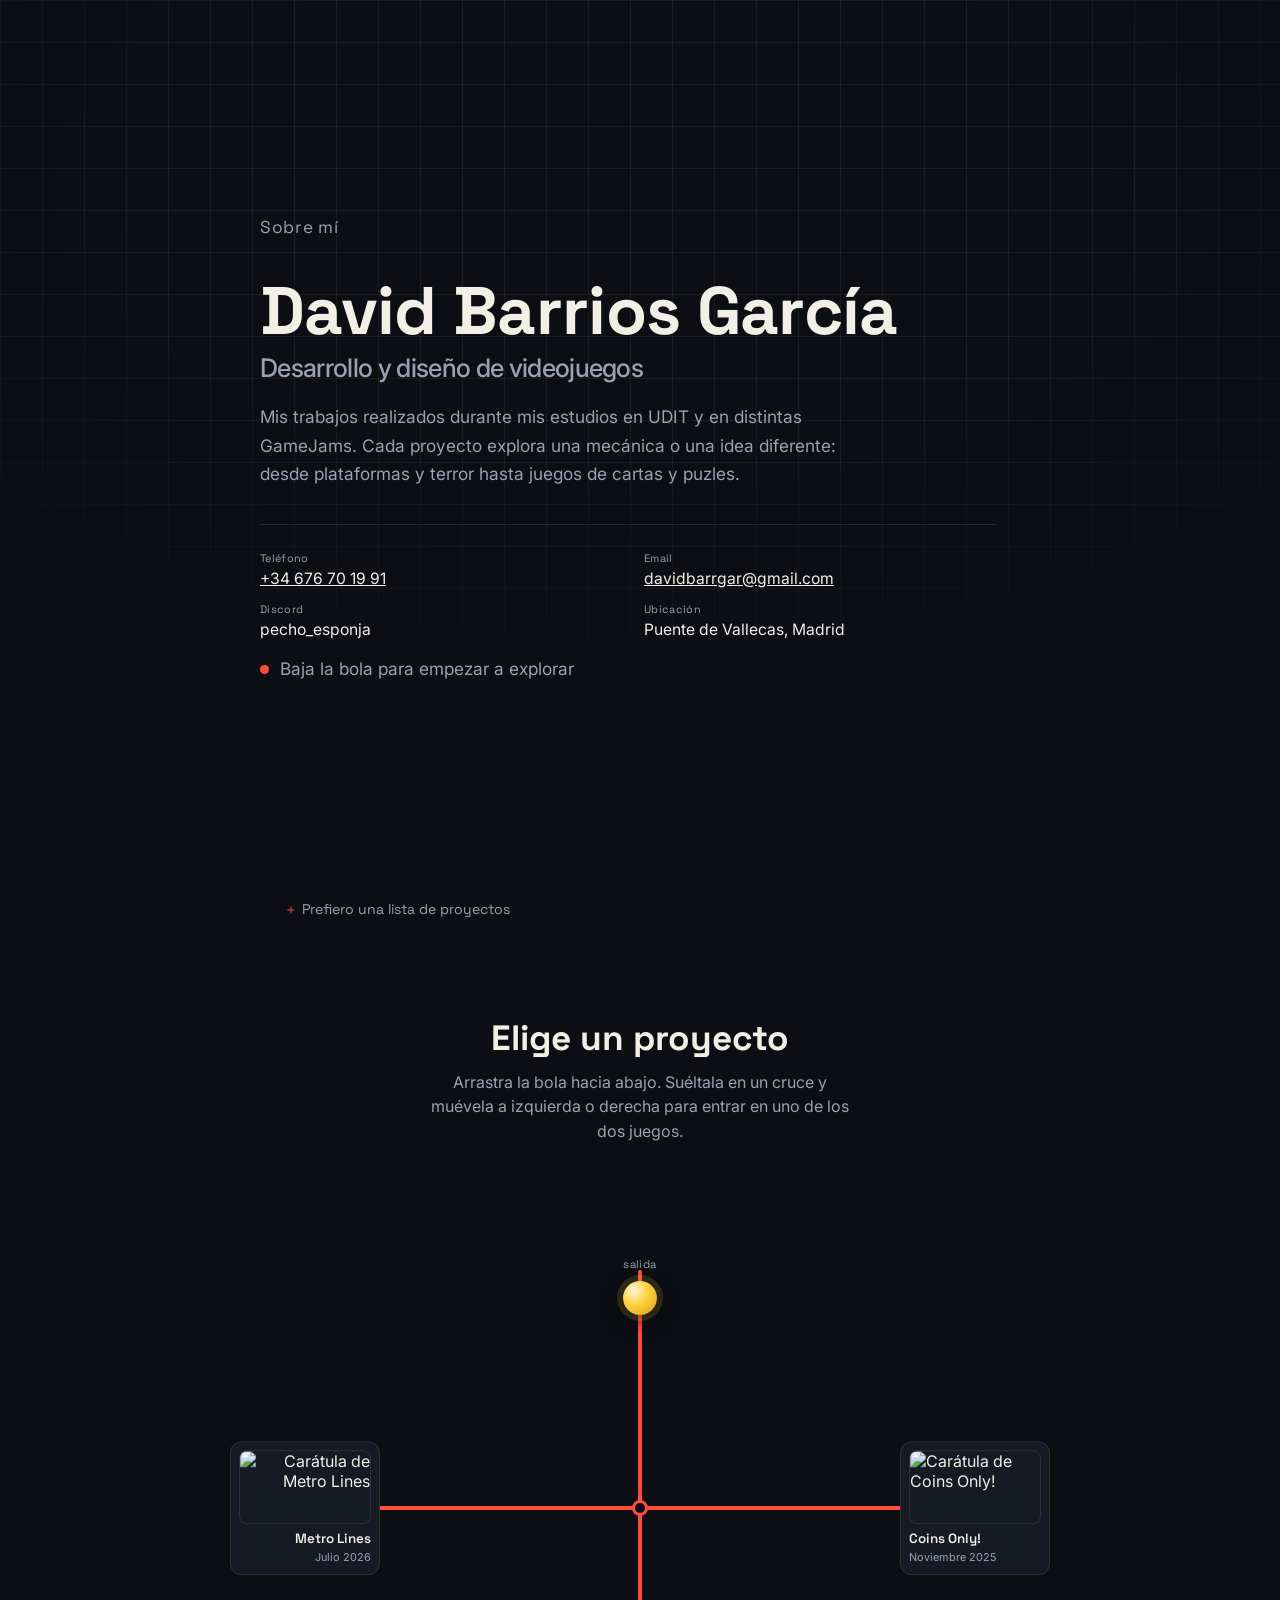
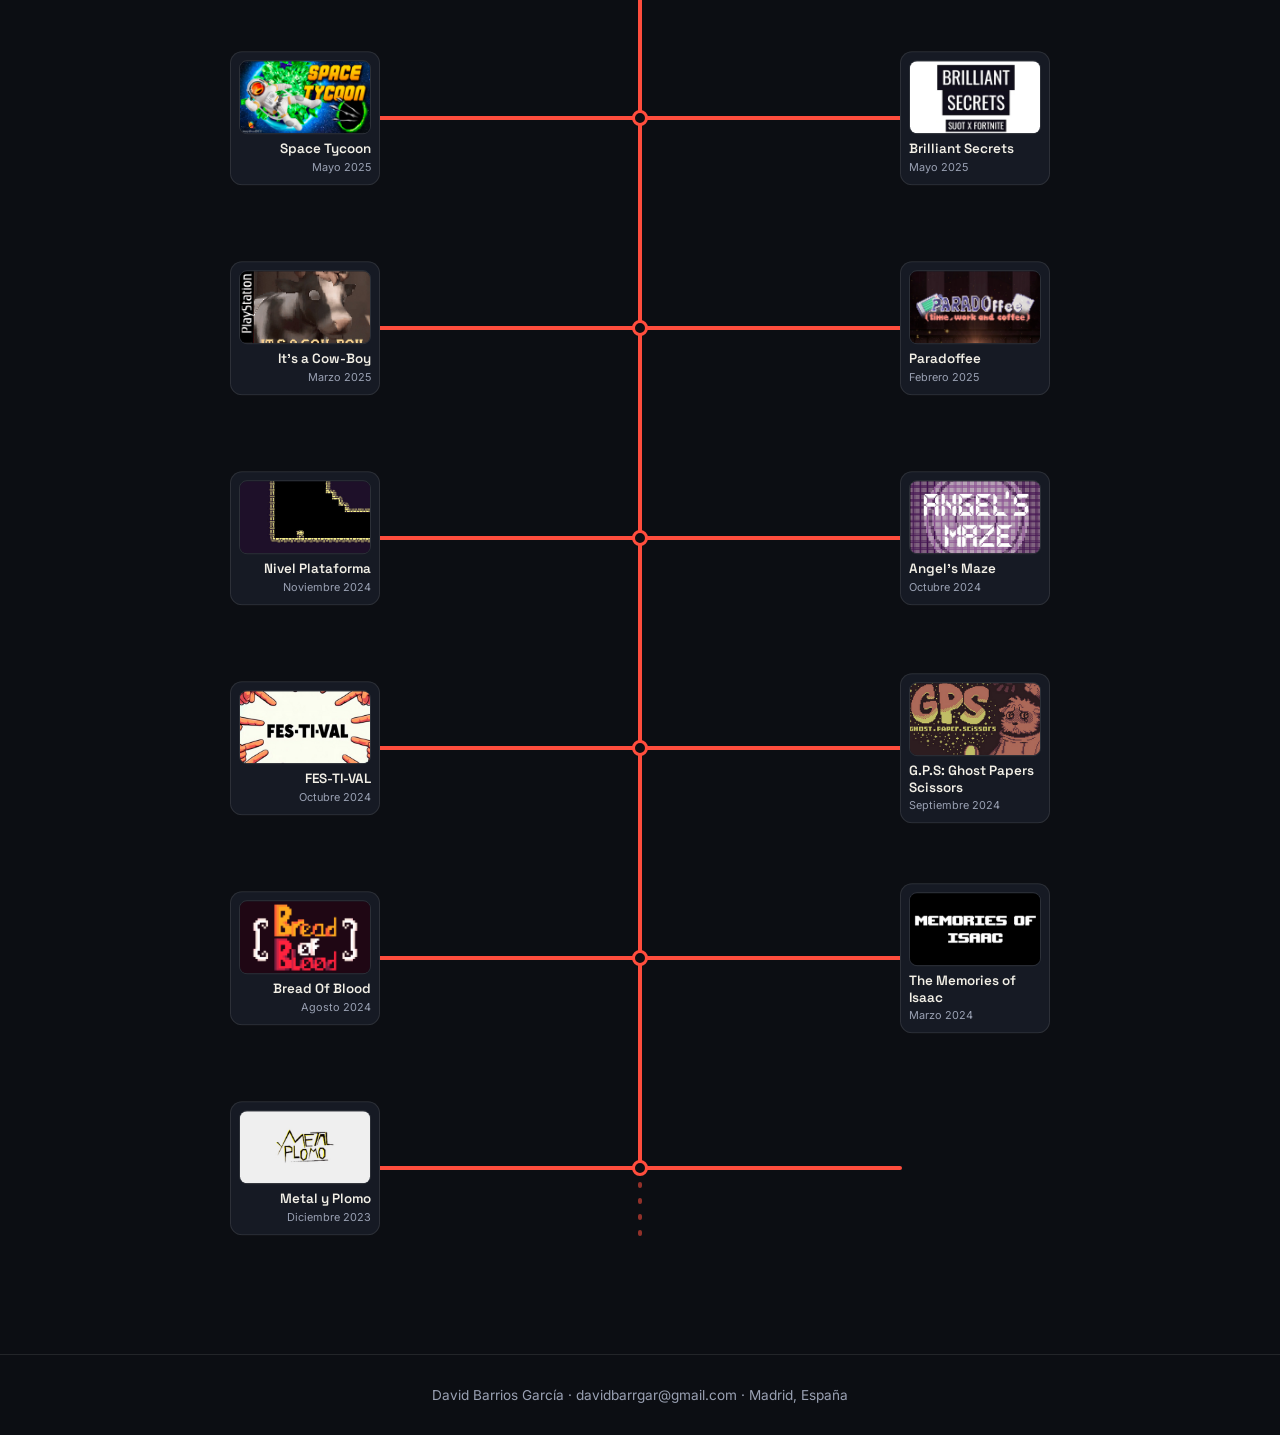
==== index.html @ e5018fea "Portofolio" ====
<!DOCTYPE html>
<html lang="es">
<head>
<meta charset="UTF-8">
<meta name="viewport" content="width=device-width, initial-scale=1">
<title>David Barrios García | Portfolio</title>
<meta name="description" content="Portfolio de videojuegos de David Barrios García. Proyectos de UDIT y GameJams.">
<link rel="stylesheet" href="styles.css">
</head>
<body>

<a href="#map" class="skip-link">Saltar al mapa de proyectos</a>
<div class="bg-grid" aria-hidden="true"></div>

<!-- =================== SOBRE MÍ =================== -->
<header class="about">
  <div class="about__inner">
    <p class="eyebrow">Sobre mí</p>
    <h1>David Barrios García<span>Desarrollo y diseño de videojuegos</span></h1>
    <p>
      Mis trabajos realizados durante mis estudios en UDIT y en distintas
      GameJams. Cada proyecto explora una mecánica o una idea diferente:
      desde plataformas y terror hasta juegos de cartas y puzles.
    </p>

    <dl class="contact-grid">
      <div>
        <dt>Teléfono</dt>
        <dd><a href="tel:+34676701991">+34 676 70 19 91</a></dd>
      </div>
      <div>
        <dt>Email</dt>
        <dd><a href="mailto:davidbarrgar@gmail.com">davidbarrgar@gmail.com</a></dd>
      </div>
      <div>
        <dt>Discord</dt>
        <dd>pecho_esponja</dd>
      </div>
      <div>
        <dt>Ubicación</dt>
        <dd>Puente de Vallecas, Madrid</dd>
      </div>
    </dl>

    <p class="scroll-cue"><span class="dot" aria-hidden="true"></span> Baja la bola para empezar a explorar</p>
  </div>
</header>

<details class="fallback">
  <summary>Prefiero una lista de proyectos</summary>
  <div class="fallback-grid">
    <a href="juegos/metro-lines.html">Metro Lines</a>
    <a href="juegos/coins-only.html">Coins Only!</a>
    <a href="juegos/space-tycoon.html">Space Tycoon</a>
    <a href="juegos/brilliant-secrets.html">Brilliant Secrets</a>
    <a href="juegos/its-a-cow-boy.html">It's a Cow-Boy</a>
    <a href="juegos/paradoffee.html">Paradoffee</a>
    <a href="juegos/nivel-plataforma.html">Nivel Plataforma</a>
    <a href="juegos/angels-maze.html">Angel's Maze</a>
    <a href="juegos/fes-ti-val.html">FES-TI-VAL</a>
    <a href="juegos/gps.html">G.P.S: Ghost Papers Scissors</a>
    <a href="juegos/bread-of-blood.html">Bread Of Blood</a>
    <a href="juegos/memories-of-isaac.html">The Memories of Isaac</a>
    <a href="juegos/metal-y-plomo.html">Metal y Plomo</a>
  </div>
</details>

<!-- =================== INTRO AL MAPA =================== -->
<section class="map-intro">
  <h2>Elige un proyecto</h2>
  <p>Arrastra la bola hacia abajo. Suéltala en un cruce y muévela a izquierda
    o derecha para entrar en uno de los dos juegos.</p>
</section>

<!-- =================== MAPA INTERACTIVO =================== -->
<section id="map" aria-label="Mapa de proyectos">
  <div id="map-track">
    <svg id="map-svg" aria-hidden="true"></svg>

    <div class="start-marker" data-start-marker>salida</div>

    <!-- Fila 1 -->
    <div class="label side-left" data-row="0" data-side="left">
      <img class="label__cover" src="https://img.itch.zone/aW1nLzI4MzA3MDcxLnBuZw==/original/C2ZS1Y.png" alt="Carátula de Metro Lines" loading="lazy">
      <span class="label__title">Metro Lines</span>
      <span class="label__tag">Julio 2026</span>
    </div>
    <div class="label side-right" data-row="0" data-side="right">
      <img class="label__cover" src="https://shared.fastly.steamstatic.com/store_item_assets/steam/apps/3897600/67b14f4c49abf2504e299ad47745933ce30213ba/header.jpg?t=1763642977" alt="Carátula de Coins Only!" loading="lazy">
      <span class="label__title">Coins Only!</span>
      <span class="label__tag">Noviembre 2025</span>
    </div>

    <!-- Fila 2 -->
    <div class="label side-left" data-row="1" data-side="left">
      <img class="label__cover" src="img/covers/space-tycoon.jpg" alt="Carátula de Space Tycoon - Declassified Adventure" loading="lazy">
      <span class="label__title">Space Tycoon</span>
      <span class="label__tag">Mayo 2025</span>
    </div>
    <div class="label side-right" data-row="1" data-side="right">
      <img class="label__cover" src="img/covers/brilliant-secrets.jpg" alt="Carátula de Brilliant Secrets" loading="lazy">
      <span class="label__title">Brilliant Secrets</span>
      <span class="label__tag">Mayo 2025</span>
    </div>

    <!-- Fila 3 -->
    <div class="label side-left" data-row="2" data-side="left">
      <img class="label__cover" src="img/covers/its-a-cow-boy.jpg" alt="Carátula de It's a Cow-Boy" loading="lazy">
      <span class="label__title">It's a Cow-Boy</span>
      <span class="label__tag">Marzo 2025</span>
    </div>
    <div class="label side-right" data-row="2" data-side="right">
      <img class="label__cover" src="img/covers/paradoffee.jpg" alt="Carátula de Paradoffee" loading="lazy">
      <span class="label__title">Paradoffee</span>
      <span class="label__tag">Febrero 2025</span>
    </div>

    <!-- Fila 4 -->
    <div class="label side-left" data-row="3" data-side="left">
      <img class="label__cover" src="img/covers/nivel-plataforma.jpg" alt="Carátula de Nivel Plataforma" loading="lazy">
      <span class="label__title">Nivel Plataforma</span>
      <span class="label__tag">Noviembre 2024</span>
    </div>
    <div class="label side-right" data-row="3" data-side="right">
      <img class="label__cover" src="img/covers/angels-maze.jpg" alt="Carátula de Angel's Maze" loading="lazy">
      <span class="label__title">Angel's Maze</span>
      <span class="label__tag">Octubre 2024</span>
    </div>

    <!-- Fila 5 -->
    <div class="label side-left" data-row="4" data-side="left">
      <img class="label__cover" src="img/covers/fes-ti-val.jpg" alt="Carátula de FES-TI-VAL" loading="lazy">
      <span class="label__title">FES-TI-VAL</span>
      <span class="label__tag">Octubre 2024</span>
    </div>
    <div class="label side-right" data-row="4" data-side="right">
      <img class="label__cover" src="img/covers/gps.jpg" alt="Carátula de G.P.S: Ghost Papers Scissors" loading="lazy">
      <span class="label__title">G.P.S: Ghost Papers Scissors</span>
      <span class="label__tag">Septiembre 2024</span>
    </div>

    <!-- Fila 6 -->
    <div class="label side-left" data-row="5" data-side="left">
      <img class="label__cover" src="img/covers/bread-of-blood.jpg" alt="Carátula de Bread Of Blood" loading="lazy">
      <span class="label__title">Bread Of Blood</span>
      <span class="label__tag">Agosto 2024</span>
    </div>
    <div class="label side-right" data-row="5" data-side="right">
      <img class="label__cover" src="img/covers/memories-of-isaac.jpg" alt="Carátula de The Memories of Isaac" loading="lazy">
      <span class="label__title">The Memories of Isaac</span>
      <span class="label__tag">Marzo 2024</span>
    </div>

    <!-- Fila 7 -->
    <div class="label side-left" data-row="6" data-side="left">
      <img class="label__cover" src="img/covers/metal-y-plomo.jpg" alt="Carátula de Metal y Plomo" loading="lazy">
      <span class="label__title">Metal y Plomo</span>
      <span class="label__tag">Diciembre 2023</span>
    </div>

    <div class="ball" id="ball" role="slider" tabindex="0"
         aria-label="Bola de navegación. Flechas para moverte, Enter para entrar en un juego."
         aria-valuemin="0" aria-valuemax="6" aria-valuenow="0"></div>
  </div>
</section>

<!-- =================== LISTA ALTERNATIVA (accesible) =================== -->


<footer class="site-footer">
  David Barrios García · davidbarrgar@gmail.com · Madrid, España
</footer>

<script src="script.js"></script>
</body>
</html>
---- styles.css ----
/* ============================================================
   David Barrios | Portfolio de videojuegos
   Sistema de diseño: "mapa de nivel"
   ============================================================ */

@import url('https://fonts.googleapis.com/css2?family=Space+Grotesk:wght@500;600;700&family=Inter:wght@400;500;600&display=swap');

:root{
  --bg: #0c0e13;
  --bg-soft: #12151d;
  --panel: #161a24;
  --ink: #f2efe6;
  --ink-dim: #9aa1b3;
  --line: rgba(242,239,230,0.10);
  --red: #ff4d3d;
  --red-dim: rgba(255,77,61,0.35);
  --yellow: #ffd23f;
  --font-display: 'Space Grotesk', sans-serif;
  --font-body: 'Inter', sans-serif;
  --maxw: 760px;
}

*{ box-sizing: border-box; }

html{
  scroll-behavior: smooth;
}

body{
  margin:0;
  background: var(--bg);
  color: var(--ink);
  font-family: var(--font-body);
  -webkit-font-smoothing: antialiased;
  overflow-x: hidden;
}

body.dragging{
  cursor: grabbing !important;
  user-select: none;
}

a{ color: inherit; }

::selection{ background: var(--red); color: var(--bg); }

.skip-link{
  position:absolute; left:-999px; top:0;
  background: var(--yellow); color:#111; padding:.6rem 1rem;
  z-index: 999;
}
.skip-link:focus{ left: 1rem; top: 1rem; }

/* ---------- textura de fondo ---------- */
.bg-grid{
  position: fixed; inset:0; z-index:0; pointer-events:none;
  background-image:
    linear-gradient(var(--line) 1px, transparent 1px),
    linear-gradient(90deg, var(--line) 1px, transparent 1px);
  background-size: 42px 42px;
  mask-image: radial-gradient(ellipse 90% 70% at 50% 20%, black 40%, transparent 90%);
  opacity: .6;
}

/* ============================================================
   SOBRE MÍ
   ============================================================ */
.about{
  position: relative; z-index: 1;
  min-height: 100svh;
  display:flex; flex-direction:column; justify-content:center;
  padding: 6rem 1.5rem 4rem;
}

.about__inner{
  max-width: var(--maxw);
  margin: 0 auto;
  width: 100%;
}

.eyebrow{
  font-family: var(--font-display);
  font-size: .8rem;
  letter-spacing: .04em;
  color: var(--red);
  margin: 0 0 1.1rem;
}

.about h1{
  font-family: var(--font-display);
  font-weight: 700;
  font-size: clamp(2.4rem, 7vw, 4.2rem);
  line-height: 1.02;
  margin: 0 0 1.4rem;
  letter-spacing: -0.01em;
}

.about h1 span{
  color: var(--ink-dim);
  display:block;
  font-size: .38em;
  font-weight: 500;
  margin-top: .6rem;
  font-family: var(--font-body);
}

.about p{
  font-size: 1.08rem;
  line-height: 1.65;
  color: var(--ink-dim);
  max-width: 54ch;
  margin: 0 0 2.2rem;
}

.contact-grid{
  display:grid;
  grid-template-columns: repeat(2, minmax(0,1fr));
  gap: .9rem 2rem;
  padding-top: 1.6rem;
  border-top: 1px solid var(--line);
  max-width: 46rem;
}

.contact-grid dt{
  font-family: var(--font-display);
  font-size: .68rem;
  color: var(--ink-dim);
  letter-spacing: .03em;
  margin: 0 0 .25rem;
}

.contact-grid dd{
  margin: 0;
  font-size: .98rem;
}

.contact-grid a:hover{ color: var(--red); }

.scroll-cue{
  margin-top: 3rem;
  display:flex; align-items:center; gap:.7rem;
  color: var(--ink-dim);
  font-size: .92rem;
}

.scroll-cue .dot{
  width: 9px; height:9px; border-radius:50%;
  background: var(--red);
  animation: pulse-down 1.8s ease-in-out infinite;
}

@keyframes pulse-down{
  0%,100%{ transform: translateY(0); opacity:1; }
  50%{ transform: translateY(6px); opacity:.5; }
}

/* ============================================================
   MAPA INTERACTIVO
   ============================================================ */
.map-intro{
  position: relative; z-index:1;
  max-width: var(--maxw);
  margin: 0 auto;
  padding: 0 1.5rem 2rem;
  text-align:center;
}

.map-intro h2{
  font-family: var(--font-display);
  font-size: clamp(1.6rem, 4vw, 2.2rem);
  margin: 0 0 .6rem;
}

.map-intro p{
  color: var(--ink-dim);
  max-width: 42ch;
  margin: 0 auto;
  line-height: 1.55;
}

#map{
  position: relative;
  z-index: 1;
  max-width: var(--maxw);
  margin: 0 auto;
  padding: 2rem 1.5rem 6rem;
}

#map-track{
  position: relative;
  width: 100%;
}

#map-svg{
  position:absolute;
  inset:0;
  width:100%;
  height:100%;
  overflow:visible;
}

.path-line{
  stroke: var(--red);
  stroke-width: 4;
  fill:none;
  stroke-linecap: round;
}
.path-line.dashed{
  stroke-dasharray: 2 14;
  opacity:.55;
}

.node{
  position:absolute;
  width: 16px; height:16px;
  border-radius:50%;
  background: var(--bg);
  border: 3px solid var(--red);
  transform: translate(-50%,-50%);
  transition: box-shadow .25s ease, border-color .25s ease;
}
.node.is-active{
  border-color: var(--yellow);
  box-shadow: 0 0 0 6px rgba(255,210,63,0.18);
}

.start-marker{
  position:absolute;
  transform: translate(-50%,-50%);
  font-family: var(--font-display);
  font-size: .7rem;
  color: var(--ink-dim);
  letter-spacing: .04em;
  white-space:nowrap;
}

.label{
  position:absolute;
  transform: translateY(-50%);
  width: 150px;
  padding: .5rem .5rem .6rem;
  background: var(--panel);
  border: 1px solid var(--line);
  border-radius: 12px;
  transition: transform .2s ease, border-color .2s ease, background .2s ease;
  pointer-events:none;
}

.label.side-left{ text-align: right; transform: translate(-100%,-50%); }
.label.side-right{ text-align: left; transform: translate(0,-50%); }

.label__cover{
  display:block;
  width: 100%;
  aspect-ratio: 16 / 9;
  object-fit: cover;
  border-radius: 8px;
  border: 1px solid var(--line);
  margin-bottom: .45rem;
}

.label__title{
  display:block;
  font-family: var(--font-display);
  font-weight: 600;
  font-size: .84rem;
  line-height: 1.2;
  margin-bottom: .15rem;
}
.label__tag{
  display:block;
  font-size: .68rem;
  color: var(--ink-dim);
}

.label.is-armed{
  border-color: var(--yellow);
  background: #1b1c14;
}
.label.is-armed.side-left{ transform: translate(-104%,-50%); }
.label.is-armed.side-right{ transform: translate(4%,-50%); }

/* la bola */
.ball{
  --size: 34px;
  position:absolute;
  width: var(--size); height: var(--size);
  border-radius:50%;
  left:50%; top:0;
  transform: translate(-50%,-50%);
  background:
    radial-gradient(circle at 32% 28%, #fff6da 0%, var(--yellow) 42%, #d99a12 100%);
  box-shadow: 0 0 0 6px rgba(255,210,63,0.14), 0 6px 18px rgba(0,0,0,.55);
  cursor: grab;
  touch-action: none;
  z-index: 3;
}
.ball:active{ cursor: grabbing; }
.ball:focus-visible{
  outline: 2px solid var(--ink);
  outline-offset: 6px;
}
.ball.snapping{
  transition: left .35s cubic-bezier(.2,.9,.3,1.2), top .35s cubic-bezier(.2,.9,.3,1.2);
}

/* lista alternativa accesible */
.fallback{
  max-width: var(--maxw);
  margin: 0 auto;
  padding: 0 1.5rem 6rem;
  position: relative; z-index:1;
}
.fallback summary{
  cursor:pointer;
  font-family: var(--font-display);
  color: var(--ink-dim);
  font-size: .88rem;
  list-style: none;
}
.fallback summary::-webkit-details-marker{ display:none; }
.fallback summary:hover{ color: var(--ink); }
.fallback summary::before{
  content: '＋ ';
  color: var(--red);
}
.fallback[open] summary::before{ content: '－ '; }

.fallback-grid{
  margin-top: 1.2rem;
  display:grid;
  grid-template-columns: repeat(2, minmax(0,1fr));
  gap: .6rem;
}
.fallback-grid a{
  display:block;
  padding: .8rem 1rem;
  border: 1px solid var(--line);
  border-radius: 10px;
  text-decoration:none;
  font-size: .92rem;
}
.fallback-grid a:hover{ border-color: var(--red); color: var(--red); }

footer.site-footer{
  position:relative; z-index:1;
  border-top: 1px solid var(--line);
  padding: 2rem 1.5rem;
  text-align:center;
  color: var(--ink-dim);
  font-size: .85rem;
}

@media (max-width: 640px){
  .contact-grid{ grid-template-columns: 1fr; }
  .fallback-grid{ grid-template-columns: 1fr; }
  .label{ width: 108px; padding: .4rem .4rem .5rem; }
  .label__title{ font-size: .74rem; }
}
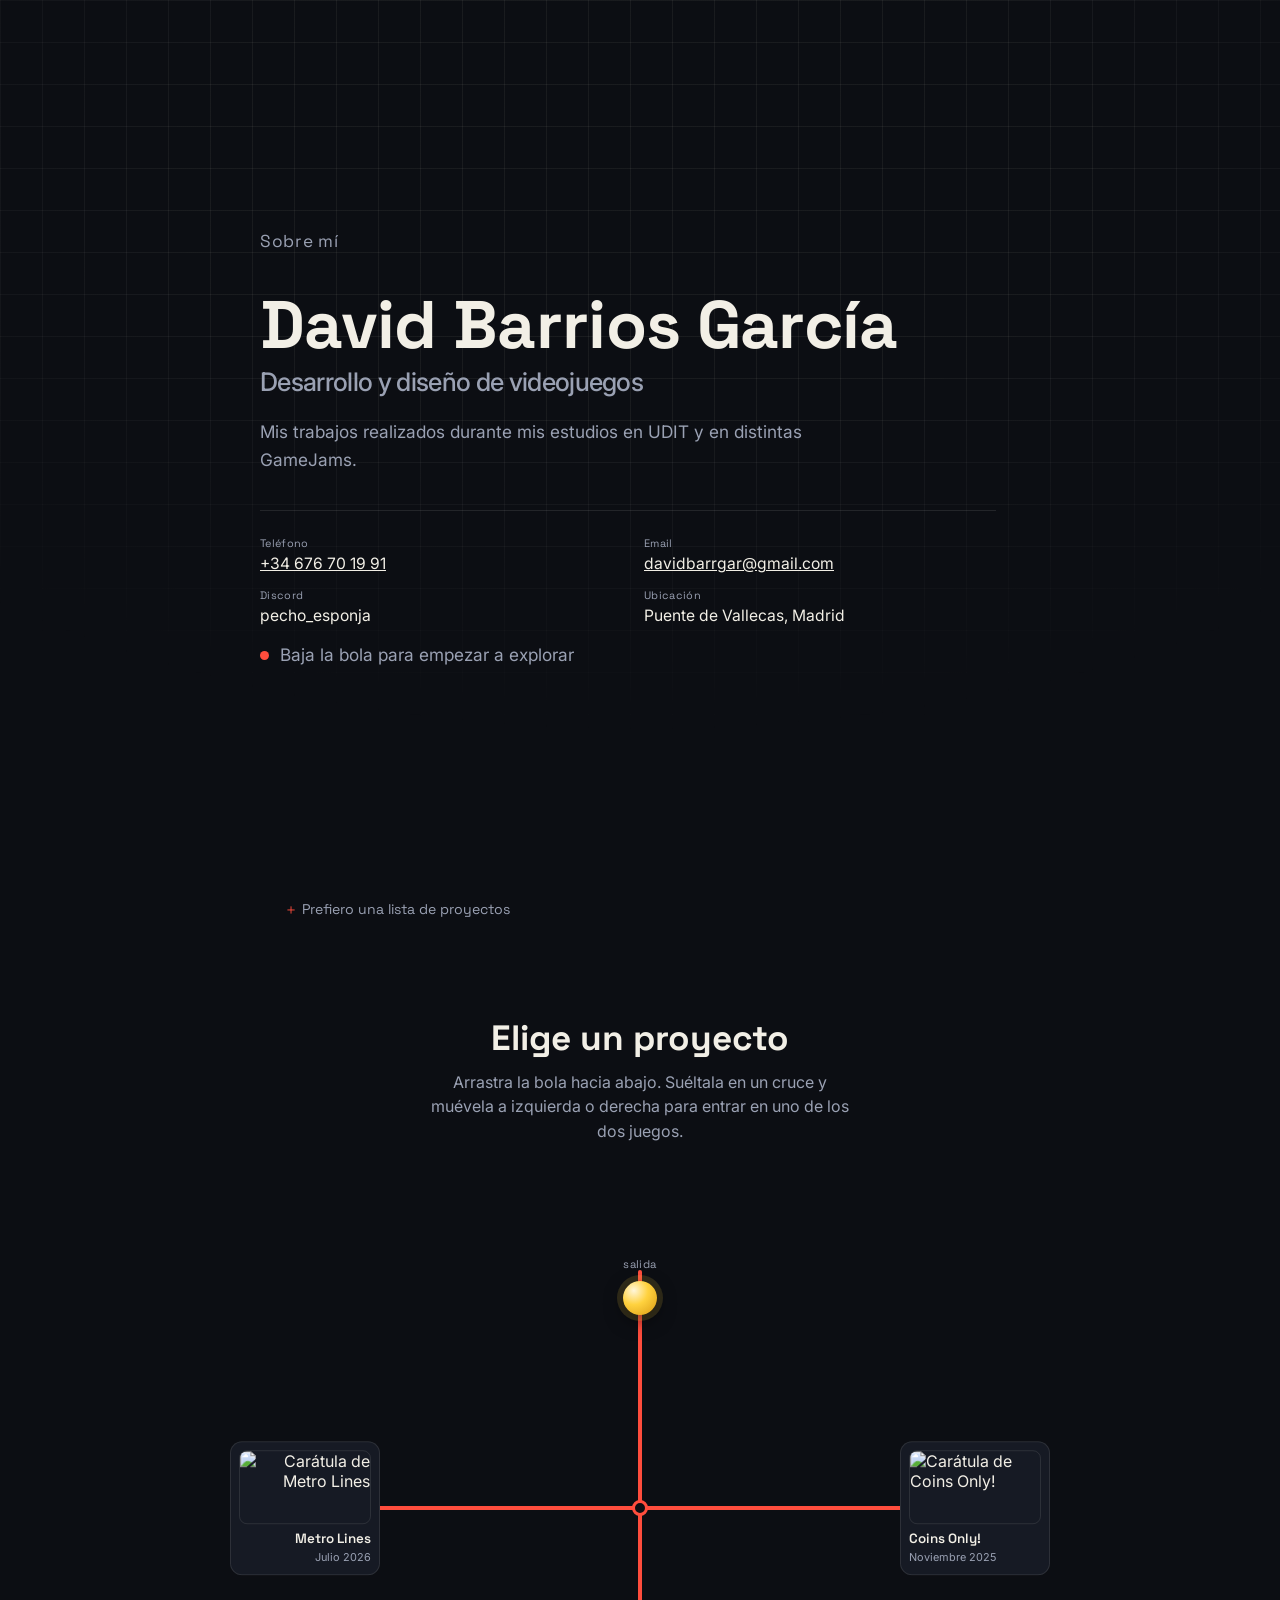
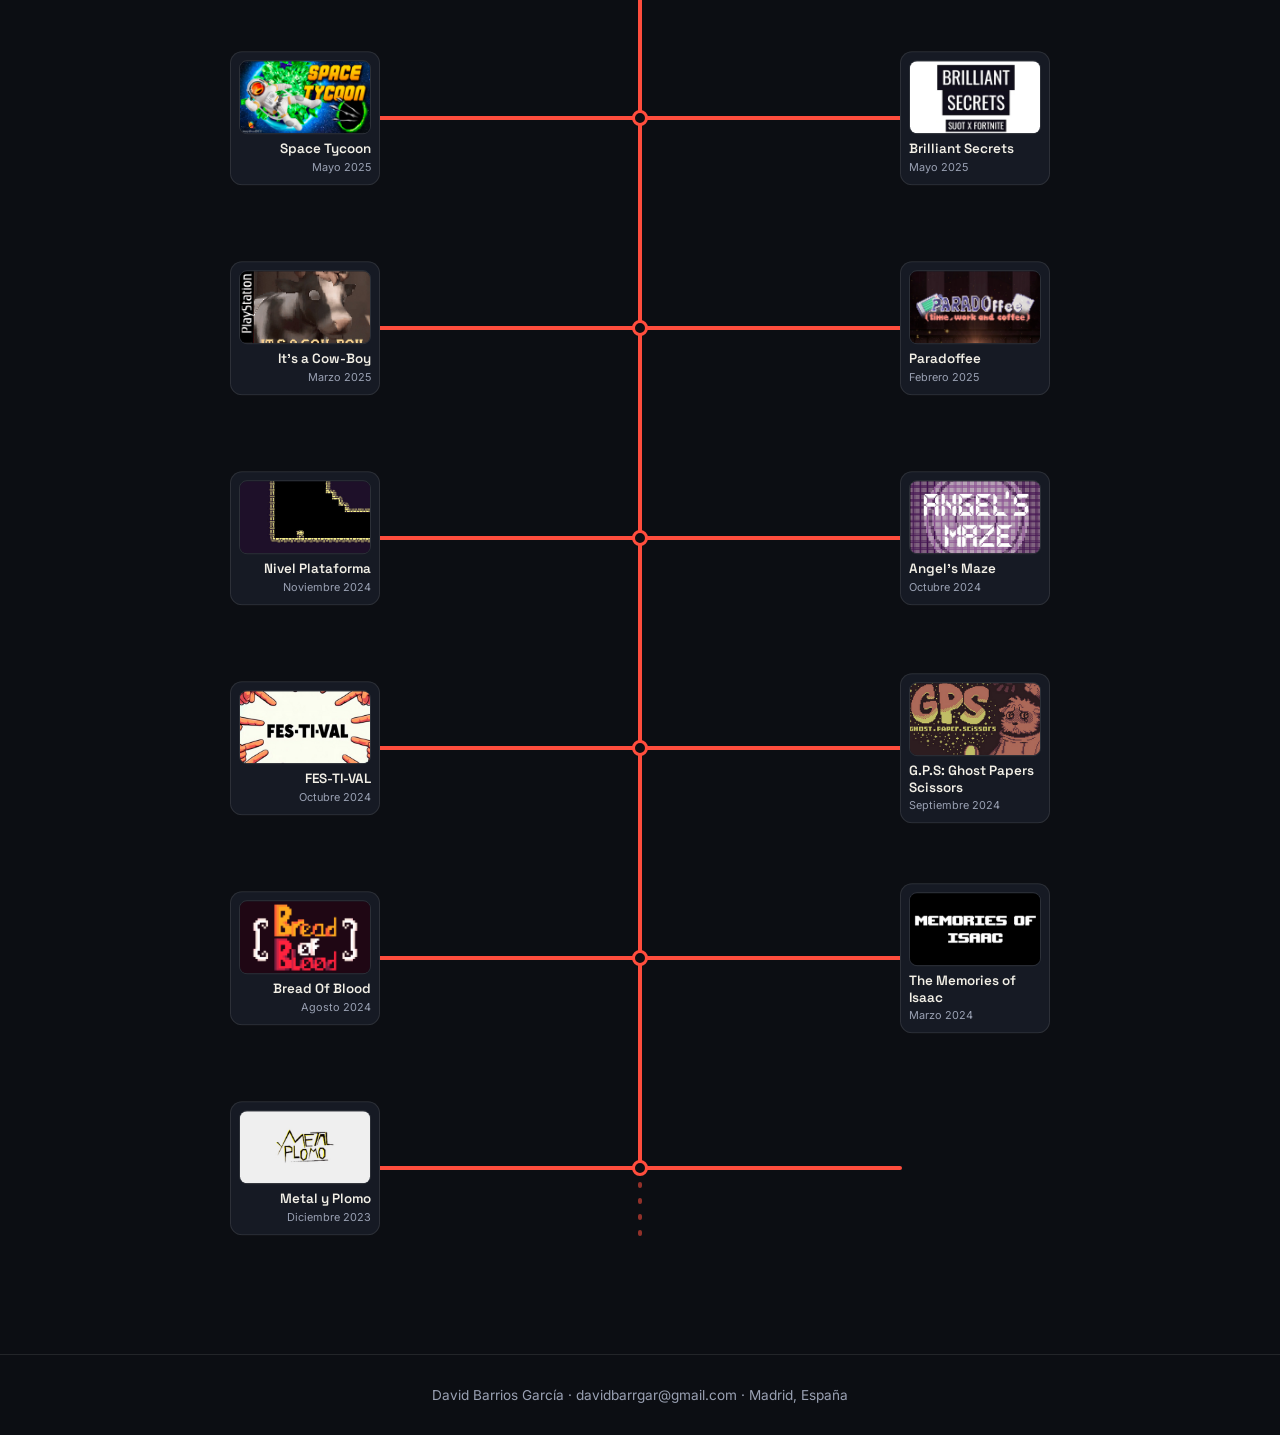
==== commit 4198d33e: "Update index.html" ====
--- a/index.html
+++ b/index.html
@@ -19,8 +19,7 @@
     <h1>David Barrios García<span>Desarrollo y diseño de videojuegos</span></h1>
     <p>
       Mis trabajos realizados durante mis estudios en UDIT y en distintas
-      GameJams. Cada proyecto explora una mecánica o una idea diferente:
-      desde plataformas y terror hasta juegos de cartas y puzles.
+      GameJams. 
     </p>
 
     <dl class="contact-grid">
